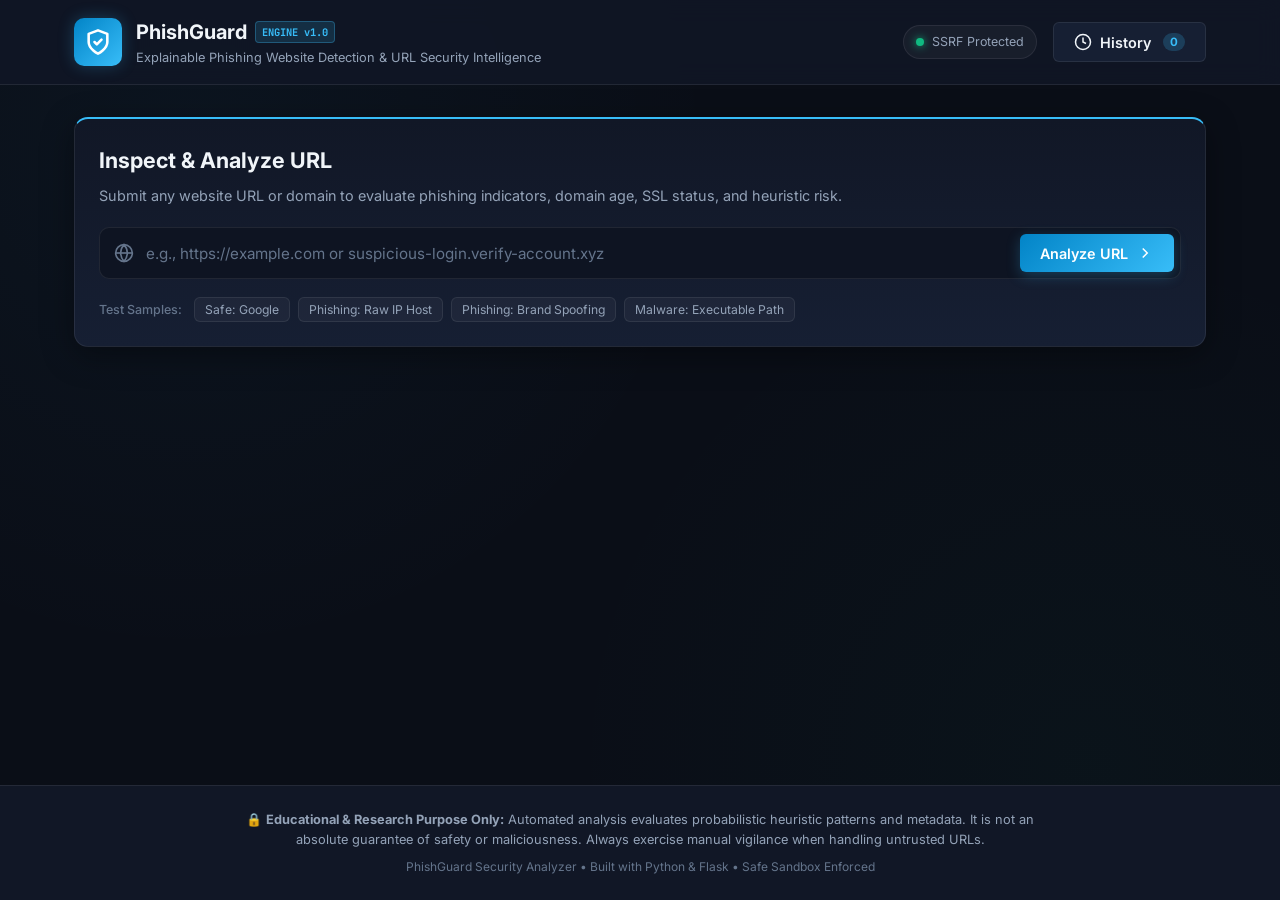
==== templates/index.html @ 63d0254f "Initial commit: Complete Phishing Website Detection System" ====
<!DOCTYPE html>
<html lang="en">
<head>
  <meta charset="UTF-8">
  <meta name="viewport" content="width=device-width, initial-scale=1.0">
  <meta name="description" content="Modern, explainable phishing website detection and URL security inspection tool.">
  <title>PhishGuard | Phishing Website Detection System</title>
  <!-- Google Fonts -->
  <link rel="preconnect" href="https://fonts.googleapis.com">
  <link rel="preconnect" href="https://fonts.gstatic.com" crossorigin>
  <link href="https://fonts.googleapis.com/css2?family=Inter:wght@300;400;500;600;700;800&family=JetBrains+Mono:wght@400;500;600;700&display=swap" rel="stylesheet">
  <!-- Stylesheet -->
  <link rel="stylesheet" href="/static/css/style.css">
</head>
<body>
  <!-- Header -->
  <header class="cyber-header">
    <div class="header-container">
      <div class="brand-group">
        <div class="brand-logo">
          <svg width="28" height="28" viewBox="0 0 24 24" fill="none" stroke="currentColor" stroke-width="2.2" stroke-linecap="round" stroke-linejoin="round">
            <path d="M12 22s8-4 8-10V5l-8-3-8 3v7c0 6 8 10 8 10z"/>
            <path d="m9 12 2 2 4-4"/>
          </svg>
        </div>
        <div>
          <h1 class="brand-title">PhishGuard <span class="badge-tag">ENGINE v1.0</span></h1>
          <p class="brand-subtitle">Explainable Phishing Website Detection & URL Security Intelligence</p>
        </div>
      </div>
      <div class="header-actions">
        <div class="status-indicator">
          <span class="pulse-dot"></span>
          <span class="status-text">SSRF Protected</span>
        </div>
        <button id="btn-toggle-history" class="btn btn-secondary" title="View scan history">
          <svg width="18" height="18" viewBox="0 0 24 24" fill="none" stroke="currentColor" stroke-width="2">
            <circle cx="12" cy="12" r="10"/><polyline points="12 6 12 12 16 14"/>
          </svg>
          History <span id="history-count-badge" class="counter-badge">0</span>
        </button>
      </div>
    </div>
  </header>

  <!-- Main Content Container -->
  <main class="main-container">
    
    <!-- URL Analyzer Input Card -->
    <section class="card analyzer-card">
      <div class="analyzer-header">
        <h2>Inspect & Analyze URL</h2>
        <p>Submit any website URL or domain to evaluate phishing indicators, domain age, SSL status, and heuristic risk.</p>
      </div>

      <form id="analyzer-form" class="analyzer-form">
        <div class="input-wrapper">
          <span class="input-icon">
            <svg width="20" height="20" viewBox="0 0 24 24" fill="none" stroke="currentColor" stroke-width="2">
              <circle cx="12" cy="12" r="10"/><line x1="2" y1="12" x2="22" y2="12"/><path d="M12 2a15.3 15.3 0 0 1 4 10 15.3 15.3 0 0 1-4 10 15.3 15.3 0 0 1-4-10 15.3 15.3 0 0 1 4-10z"/>
            </svg>
          </span>
          <input 
            type="text" 
            id="url-input" 
            name="url" 
            placeholder="e.g., https://example.com or suspicious-login.verify-account.xyz" 
            autocomplete="off"
            spellcheck="false"
            required
          >
          <button type="button" id="btn-clear-input" class="btn-icon-clear" title="Clear input" style="display: none;">
            &times;
          </button>
          <button type="submit" id="btn-analyze" class="btn btn-primary">
            <span class="btn-text">Analyze URL</span>
            <svg class="btn-icon" width="18" height="18" viewBox="0 0 24 24" fill="none" stroke="currentColor" stroke-width="2">
              <polyline points="9 18 15 12 9 6"/>
            </svg>
          </button>
        </div>
      </form>

      <!-- Preset Sample Test Buttons -->
      <div class="preset-section">
        <span class="preset-label">Test Samples:</span>
        <button class="btn-preset" data-url="https://google.com">Safe: Google</button>
        <button class="btn-preset" data-url="http://198.51.100.24/auth/login.php">Phishing: Raw IP Host</button>
        <button class="btn-preset" data-url="http://secure-paypal-login.update-account-verification.xyz/verify">Phishing: Brand Spoofing</button>
        <button class="btn-preset" data-url="http://system-update.cloud/urgent-invoice.exe">Malware: Executable Path</button>
      </div>

      <!-- Live Loading State -->
      <div id="loading-container" class="loading-container" style="display: none;">
        <div class="radar-spinner">
          <div class="radar-sweep"></div>
        </div>
        <div class="loading-details">
          <h4 id="loading-step-title">Inspecting Security Metrics...</h4>
          <p id="loading-step-desc">Resolving DNS records, checking WHOIS domain age, and parsing TLS certificate.</p>
        </div>
      </div>

      <!-- Error State Banner -->
      <div id="error-banner" class="alert-banner alert-error" style="display: none;">
        <div class="alert-icon">
          <svg width="22" height="22" viewBox="0 0 24 24" fill="none" stroke="currentColor" stroke-width="2">
            <circle cx="12" cy="12" r="10"/><line x1="12" y1="8" x2="12" y2="12"/><line x1="12" y1="16" x2="12.01" y2="16"/>
          </svg>
        </div>
        <div class="alert-content">
          <strong id="error-title">Analysis Error</strong>
          <p id="error-message">Invalid URL provided.</p>
        </div>
      </div>
    </section>

    <!-- Analysis Results Section (Shown after scan) -->
    <section id="results-section" class="results-section" style="display: none;">
      
      <!-- Primary Score Overview Card -->
      <div class="card score-hero-card">
        <div class="score-card-grid">
          
          <!-- Gauge & Score Column -->
          <div class="gauge-column">
            <div class="gauge-wrapper">
              <svg class="score-gauge" viewBox="0 0 200 130">
                <!-- Background Arc -->
                <path d="M 20 110 A 80 80 0 0 1 180 110" fill="none" stroke="#2a334a" stroke-width="16" stroke-linecap="round"/>
                <!-- Colored Progress Arc -->
                <path id="gauge-progress" d="M 20 110 A 80 80 0 0 1 180 110" fill="none" stroke="#10b981" stroke-width="16" stroke-linecap="round" stroke-dasharray="251.3" stroke-dashoffset="251.3"/>
              </svg>
              <div class="gauge-center-text">
                <span id="score-number" class="score-number">0</span>
                <span class="score-total">/ 100</span>
              </div>
            </div>
            <div class="risk-badge-wrapper">
              <span id="risk-badge" class="risk-badge badge-safe">LIKELY SAFE</span>
            </div>
          </div>

          <!-- Metadata & Summary Column -->
          <div class="summary-column">
            <div class="meta-tags-row">
              <span class="meta-tag" id="meta-scheme">HTTPS</span>
              <span class="meta-tag" id="meta-domain">example.com</span>
              <span class="meta-tag meta-tag-time" id="meta-time">Just now</span>
            </div>
            <h3 class="target-url-title" id="target-url-display">https://example.com</h3>
            <p class="target-summary-text" id="target-summary-text">
              The submitted website shows standard structural characteristics with no high-risk indicators.
            </p>

            <div class="action-buttons-group">
              <button id="btn-copy-report" class="btn btn-sm btn-outline">
                <svg width="15" height="15" viewBox="0 0 24 24" fill="none" stroke="currentColor" stroke-width="2">
                  <rect x="9" y="9" width="13" height="13" rx="2" ry="2"/><path d="M5 15H4a2 2 0 0 1-2-2V4a2 2 0 0 1 2-2h9a2 2 0 0 1 2 2v1"/>
                </svg>
                Copy Assessment
              </button>
              <button id="btn-export-json" class="btn btn-sm btn-outline">
                <svg width="15" height="15" viewBox="0 0 24 24" fill="none" stroke="currentColor" stroke-width="2">
                  <path d="M21 15v4a2 2 0 0 1-2 2H5a2 2 0 0 1-2-2v-4"/><polyline points="7 10 12 15 17 10"/><line x1="12" y1="15" x2="12" y2="3"/>
                </svg>
                Export JSON
              </button>
            </div>
          </div>
        </div>
      </div>

      <!-- Actionable Guidance Box -->
      <div id="guidance-card" class="card guidance-card">
        <div class="guidance-header">
          <div class="guidance-icon">
            <svg width="22" height="22" viewBox="0 0 24 24" fill="none" stroke="currentColor" stroke-width="2">
              <path d="M12 22s8-4 8-10V5l-8-3-8 3v7c0 6 8 10 8 10z"/>
            </svg>
          </div>
          <h4>Actionable Recommendations & Safety Advice</h4>
        </div>
        <ul id="recommendations-list" class="guidance-list">
          <!-- Populated dynamically -->
        </ul>
      </div>

      <!-- Explainable Security Indicators -->
      <div class="card indicators-card">
        <div class="card-title-row">
          <h3>
            Security Indicators & Risk Contribution
            <span id="indicator-counter" class="pill-counter">0 Detected</span>
          </h3>
          <span class="scoring-note">Transparent 0–100 Rule Breakdown</span>
        </div>

        <div id="indicators-list" class="indicators-list">
          <!-- Populated dynamically -->
        </div>

        <!-- Positive Trust Factors Section -->
        <div id="positive-factors-wrapper" class="positive-factors-wrapper" style="display: none;">
          <h4 class="positive-title">Positive Trust Signals:</h4>
          <div id="positive-factors-list" class="positive-factors-list">
            <!-- Populated dynamically -->
          </div>
        </div>
      </div>

      <!-- Detailed Deep-Dive Tabs -->
      <div class="card tabs-card">
        <div class="tabs-header">
          <button class="tab-btn active" data-tab="tab-url">
            <svg width="16" height="16" viewBox="0 0 24 24" fill="none" stroke="currentColor" stroke-width="2">
              <circle cx="12" cy="12" r="10"/><path d="M12 2a15.3 15.3 0 0 1 4 10 15.3 15.3 0 0 1-4 10 15.3 15.3 0 0 1-4-10 15.3 15.3 0 0 1 4-10z"/>
            </svg>
            URL Characteristics
          </button>
          <button class="tab-btn" data-tab="tab-domain">
            <svg width="16" height="16" viewBox="0 0 24 24" fill="none" stroke="currentColor" stroke-width="2">
              <rect x="3" y="4" width="18" height="18" rx="2" ry="2"/><line x1="16" y1="2" x2="16" y2="6"/><line x1="8" y1="2" x2="8" y2="6"/><line x1="3" y1="10" x2="21" y2="10"/>
            </svg>
            Domain & WHOIS
          </button>
          <button class="tab-btn" data-tab="tab-ssl">
            <svg width="16" height="16" viewBox="0 0 24 24" fill="none" stroke="currentColor" stroke-width="2">
              <rect x="3" y="11" width="18" height="11" rx="2" ry="2"/><path d="M7 11V7a5 5 0 0 1 10 0v4"/>
            </svg>
            SSL / TLS Certificate
          </button>
          <button class="tab-btn" data-tab="tab-dns">
            <svg width="16" height="16" viewBox="0 0 24 24" fill="none" stroke="currentColor" stroke-width="2">
              <rect x="2" y="2" width="20" height="8" rx="2" ry="2"/><rect x="2" y="14" width="20" height="8" rx="2" ry="2"/><line x1="6" y1="6" x2="6.01" y2="6"/><line x1="6" y1="18" x2="6.01" y2="18"/>
            </svg>
            DNS & Network
          </button>
        </div>

        <div class="tabs-body">
          <!-- Tab 1: URL Structure -->
          <div id="tab-url" class="tab-pane active">
            <div class="data-grid" id="url-metrics-grid">
              <!-- Populated dynamically -->
            </div>
          </div>

          <!-- Tab 2: Domain / WHOIS -->
          <div id="tab-domain" class="tab-pane">
            <div class="data-grid" id="domain-metrics-grid">
              <!-- Populated dynamically -->
            </div>
          </div>

          <!-- Tab 3: SSL / TLS -->
          <div id="tab-ssl" class="tab-pane">
            <div class="ssl-notice-box">
              <div class="notice-icon">💡</div>
              <div class="notice-text">
                <strong>Important Security Note:</strong> HTTPS ensures encrypted transit against eavesdropping, but does <em>NOT</em> prove a website is legitimate. Over 60% of modern phishing websites utilize valid, free SSL certificates.
              </div>
            </div>
            <div class="data-grid" id="ssl-metrics-grid">
              <!-- Populated dynamically -->
            </div>
          </div>

          <!-- Tab 4: DNS -->
          <div id="tab-dns" class="tab-pane">
            <div class="data-grid" id="dns-metrics-grid">
              <!-- Populated dynamically -->
            </div>
          </div>
        </div>
      </div>

    </section>

  </main>

  <!-- Scan History Drawer / Modal -->
  <div id="history-drawer" class="history-drawer">
    <div class="drawer-backdrop" id="history-backdrop"></div>
    <div class="drawer-panel">
      <div class="drawer-header">
        <div class="drawer-title-group">
          <h3>Analysis History</h3>
          <span class="drawer-subtitle">Locally stored recent URL scans</span>
        </div>
        <div class="drawer-actions">
          <button id="btn-clear-history" class="btn btn-sm btn-danger-outline" title="Clear all history">Clear</button>
          <button id="btn-close-drawer" class="btn-icon-close" title="Close drawer">&times;</button>
        </div>
      </div>
      <div class="drawer-content">
        <div id="history-list" class="history-list">
          <!-- Populated dynamically -->
        </div>
        <div id="history-empty" class="history-empty" style="display: none;">
          <svg width="40" height="40" viewBox="0 0 24 24" fill="none" stroke="currentColor" stroke-width="1.5">
            <circle cx="12" cy="12" r="10"/><polyline points="12 6 12 12 16 14"/>
          </svg>
          <p>No scans recorded yet.</p>
          <span>Submitted analyses will appear here.</span>
        </div>
      </div>
    </div>
  </div>

  <!-- Educational Disclaimer Footer -->
  <footer class="cyber-footer">
    <div class="footer-container">
      <p class="disclaimer-text">
        🔒 <strong>Educational & Research Purpose Only:</strong> Automated analysis evaluates probabilistic heuristic patterns and metadata. It is not an absolute guarantee of safety or maliciousness. Always exercise manual vigilance when handling untrusted URLs.
      </p>
      <p class="copyright-text">
        PhishGuard Security Analyzer • Built with Python & Flask • Safe Sandbox Enforced
      </p>
    </div>
  </footer>

  <!-- Scripts -->
  <script src="/static/js/app.js"></script>
</body>
</html>
---- static/css/style.css ----
/* ==========================================================================
   PhishGuard Cybersecurity Dashboard - Stylesheet
   Modern, Dark Cyber-Theme with Glassmorphism, Polished Typography & Animations
   ========================================================================== */

:root {
  --bg-main: #0a0e17;
  --bg-card: #111726;
  --bg-card-alt: #161f33;
  --bg-card-hover: #1c2740;
  --bg-input: #0e1422;
  
  --border-color: rgba(255, 255, 255, 0.08);
  --border-focus: #38bdf8;
  
  --text-primary: #f1f5f9;
  --text-secondary: #94a3b8;
  --text-muted: #64748b;
  
  --accent-cyan: #38bdf8;
  --accent-cyan-glow: rgba(56, 189, 248, 0.25);
  
  --safe-color: #10b981;
  --safe-bg: rgba(16, 185, 129, 0.12);
  --safe-border: rgba(16, 185, 129, 0.35);
  
  --suspicious-color: #f59e0b;
  --suspicious-bg: rgba(245, 158, 11, 0.12);
  --suspicious-border: rgba(245, 158, 11, 0.35);
  
  --high-color: #f97316;
  --high-bg: rgba(249, 115, 22, 0.12);
  --high-border: rgba(249, 115, 22, 0.35);
  
  --critical-color: #ef4444;
  --critical-bg: rgba(239, 68, 68, 0.14);
  --critical-border: rgba(239, 68, 68, 0.4);
  
  --radius-sm: 6px;
  --radius-md: 10px;
  --radius-lg: 14px;
  --radius-xl: 20px;
  
  --font-sans: 'Inter', -apple-system, BlinkMacSystemFont, 'Segoe UI', Roboto, sans-serif;
  --font-mono: 'JetBrains Mono', monospace;
  
  --shadow-card: 0 8px 32px 0 rgba(0, 0, 0, 0.37);
}

/* Reset and Base Styles */
* {
  box-sizing: border-box;
  margin: 0;
  padding: 0;
}

body {
  font-family: var(--font-sans);
  background-color: var(--bg-main);
  color: var(--text-primary);
  line-height: 1.6;
  min-height: 100vh;
  display: flex;
  flex-direction: column;
  background-image: 
    radial-gradient(circle at 15% 15%, rgba(56, 189, 248, 0.04) 0%, transparent 40%),
    radial-gradient(circle at 85% 85%, rgba(16, 185, 129, 0.03) 0%, transparent 40%);
}

/* Header */
.cyber-header {
  background: rgba(17, 23, 38, 0.85);
  backdrop-filter: blur(12px);
  -webkit-backdrop-filter: blur(12px);
  border-bottom: 1px solid var(--border-color);
  position: sticky;
  top: 0;
  z-index: 100;
  padding: 16px 0;
}

.header-container {
  max-width: 1180px;
  margin: 0 auto;
  padding: 0 24px;
  display: flex;
  align-items: center;
  justify-content: space-between;
}

.brand-group {
  display: flex;
  align-items: center;
  gap: 14px;
}

.brand-logo {
  background: linear-gradient(135deg, #0284c7, #38bdf8);
  color: #ffffff;
  padding: 10px;
  border-radius: var(--radius-md);
  display: flex;
  align-items: center;
  justify-content: center;
  box-shadow: 0 0 16px var(--accent-cyan-glow);
}

.brand-title {
  font-size: 1.25rem;
  font-weight: 700;
  color: var(--text-primary);
  display: flex;
  align-items: center;
  gap: 8px;
}

.badge-tag {
  font-size: 0.65rem;
  background: rgba(56, 189, 248, 0.15);
  color: var(--accent-cyan);
  border: 1px solid rgba(56, 189, 248, 0.3);
  padding: 2px 6px;
  border-radius: 4px;
  font-family: var(--font-mono);
}

.brand-subtitle {
  font-size: 0.8rem;
  color: var(--text-secondary);
}

.header-actions {
  display: flex;
  align-items: center;
  gap: 16px;
}

.status-indicator {
  display: flex;
  align-items: center;
  gap: 8px;
  font-size: 0.78rem;
  color: var(--text-secondary);
  background: rgba(255, 255, 255, 0.04);
  padding: 6px 12px;
  border-radius: 20px;
  border: 1px solid var(--border-color);
}

.pulse-dot {
  width: 8px;
  height: 8px;
  border-radius: 50%;
  background: var(--safe-color);
  box-shadow: 0 0 8px var(--safe-color);
  animation: pulse-glow 2s infinite;
}

@keyframes pulse-glow {
  0%, 100% { opacity: 1; transform: scale(1); }
  50% { opacity: 0.4; transform: scale(0.85); }
}

/* Main Container */
.main-container {
  max-width: 1180px;
  width: 100%;
  margin: 32px auto;
  padding: 0 24px;
  flex: 1;
}

/* Common Card Styling */
.card {
  background: var(--bg-card);
  border: 1px solid var(--border-color);
  border-radius: var(--radius-lg);
  padding: 24px;
  margin-bottom: 24px;
  box-shadow: var(--shadow-card);
}

/* Analyzer Input Card */
.analyzer-card {
  background: linear-gradient(180deg, var(--bg-card) 0%, var(--bg-card-alt) 100%);
  border-top: 2px solid var(--accent-cyan);
}

.analyzer-header h2 {
  font-size: 1.35rem;
  font-weight: 700;
  margin-bottom: 6px;
}

.analyzer-header p {
  color: var(--text-secondary);
  font-size: 0.9rem;
  margin-bottom: 20px;
}

.analyzer-form {
  margin-bottom: 18px;
}

.input-wrapper {
  display: flex;
  align-items: center;
  background: var(--bg-input);
  border: 1px solid var(--border-color);
  border-radius: var(--radius-md);
  padding: 6px 6px 6px 14px;
  transition: all 0.2s ease;
}

.input-wrapper:focus-within {
  border-color: var(--border-focus);
  box-shadow: 0 0 0 3px var(--accent-cyan-glow);
}

.input-icon {
  color: var(--text-muted);
  display: flex;
  align-items: center;
  margin-right: 12px;
}

.input-wrapper input {
  flex: 1;
  background: transparent;
  border: none;
  color: var(--text-primary);
  font-family: var(--font-mono);
  font-size: 0.95rem;
  outline: none;
}

.input-wrapper input::placeholder {
  color: var(--text-muted);
  font-family: var(--font-sans);
}

.btn-icon-clear {
  background: none;
  border: none;
  color: var(--text-muted);
  font-size: 1.2rem;
  cursor: pointer;
  padding: 0 10px;
}

.btn-icon-clear:hover {
  color: var(--text-primary);
}

/* Buttons */
.btn {
  display: inline-flex;
  align-items: center;
  justify-content: center;
  gap: 8px;
  font-family: var(--font-sans);
  font-size: 0.9rem;
  font-weight: 600;
  padding: 10px 20px;
  border-radius: var(--radius-sm);
  cursor: pointer;
  transition: all 0.2s ease;
  border: none;
  text-decoration: none;
}

.btn-primary {
  background: linear-gradient(135deg, #0284c7, #38bdf8);
  color: #ffffff;
  box-shadow: 0 4px 14px var(--accent-cyan-glow);
}

.btn-primary:hover {
  background: linear-gradient(135deg, #0369a1, #0ea5e9);
  transform: translateY(-1px);
}

.btn-secondary {
  background: var(--bg-card-alt);
  color: var(--text-primary);
  border: 1px solid var(--border-color);
}

.btn-secondary:hover {
  background: var(--bg-card-hover);
  border-color: rgba(255, 255, 255, 0.15);
}

.btn-outline {
  background: transparent;
  color: var(--text-secondary);
  border: 1px solid var(--border-color);
}

.btn-outline:hover {
  color: var(--text-primary);
  background: var(--bg-card-alt);
  border-color: var(--text-muted);
}

.btn-danger-outline {
  background: transparent;
  color: #f87171;
  border: 1px solid rgba(239, 68, 68, 0.3);
}

.btn-danger-outline:hover {
  background: var(--critical-bg);
  border-color: var(--critical-color);
}

.btn-sm {
  padding: 6px 12px;
  font-size: 0.8rem;
}

.counter-badge {
  background: rgba(56, 189, 248, 0.2);
  color: var(--accent-cyan);
  font-size: 0.72rem;
  font-weight: 700;
  padding: 2px 7px;
  border-radius: 10px;
  margin-left: 4px;
}

/* Presets */
.preset-section {
  display: flex;
  align-items: center;
  flex-wrap: wrap;
  gap: 8px;
}

.preset-label {
  font-size: 0.78rem;
  color: var(--text-muted);
  font-weight: 500;
  margin-right: 4px;
}

.btn-preset {
  background: rgba(255, 255, 255, 0.04);
  border: 1px solid var(--border-color);
  color: var(--text-secondary);
  font-size: 0.76rem;
  padding: 4px 10px;
  border-radius: var(--radius-sm);
  cursor: pointer;
  transition: all 0.15s ease;
  font-family: var(--font-sans);
}

.btn-preset:hover {
  background: var(--bg-card-hover);
  color: var(--accent-cyan);
  border-color: rgba(56, 189, 248, 0.3);
}

/* Loading Radar State */
.loading-container {
  display: flex;
  align-items: center;
  gap: 20px;
  padding: 24px;
  background: var(--bg-input);
  border-radius: var(--radius-md);
  border: 1px solid rgba(56, 189, 248, 0.2);
  margin-top: 16px;
}

.radar-spinner {
  width: 48px;
  height: 48px;
  border-radius: 50%;
  border: 2px solid rgba(56, 189, 248, 0.3);
  position: relative;
  overflow: hidden;
  flex-shrink: 0;
}

.radar-sweep {
  width: 100%;
  height: 100%;
  border-radius: 50%;
  background: conic-gradient(from 0deg, rgba(56, 189, 248, 0.5) 0deg, transparent 90deg);
  animation: radar-rotate 1.4s linear infinite;
}

@keyframes radar-rotate {
  from { transform: rotate(0deg); }
  to { transform: rotate(360deg); }
}

.loading-details h4 {
  font-size: 0.95rem;
  color: var(--accent-cyan);
  margin-bottom: 4px;
}

.loading-details p {
  font-size: 0.8rem;
  color: var(--text-secondary);
}

/* Alert Banner */
.alert-banner {
  display: flex;
  align-items: flex-start;
  gap: 14px;
  padding: 16px;
  border-radius: var(--radius-md);
  margin-top: 16px;
}

.alert-error {
  background: var(--critical-bg);
  border: 1px solid var(--critical-border);
  color: #fca5a5;
}

.alert-error .alert-icon {
  color: var(--critical-color);
  flex-shrink: 0;
}

.alert-content strong {
  display: block;
  font-size: 0.9rem;
  margin-bottom: 2px;
  color: #ffffff;
}

.alert-content p {
  font-size: 0.84rem;
  line-height: 1.4;
}

/* Score Hero Card */
.score-hero-card {
  padding: 30px;
}

.score-card-grid {
  display: grid;
  grid-template-columns: 240px 1fr;
  gap: 36px;
  align-items: center;
}

@media (max-width: 768px) {
  .score-card-grid {
    grid-template-columns: 1fr;
    text-align: center;
    gap: 20px;
  }
}

.gauge-column {
  display: flex;
  flex-direction: column;
  align-items: center;
  justify-content: center;
}

.gauge-wrapper {
  position: relative;
  width: 190px;
  height: 125px;
}

.score-gauge {
  width: 100%;
  height: 100%;
}

.gauge-center-text {
  position: absolute;
  bottom: 8px;
  left: 50%;
  transform: translateX(-50%);
  display: flex;
  align-items: baseline;
  gap: 4px;
}

.score-number {
  font-size: 2.6rem;
  font-weight: 800;
  font-family: var(--font-mono);
  color: var(--text-primary);
  line-height: 1;
}

.score-total {
  font-size: 0.95rem;
  color: var(--text-muted);
  font-family: var(--font-mono);
}

.risk-badge-wrapper {
  margin-top: 10px;
}

.risk-badge {
  display: inline-block;
  font-size: 0.82rem;
  font-weight: 800;
  letter-spacing: 0.08em;
  padding: 6px 16px;
  border-radius: 20px;
  text-transform: uppercase;
}

.badge-safe {
  background: var(--safe-bg);
  color: var(--safe-color);
  border: 1px solid var(--safe-border);
}

.badge-suspicious {
  background: var(--suspicious-bg);
  color: var(--suspicious-color);
  border: 1px solid var(--suspicious-border);
}

.badge-high {
  background: var(--high-bg);
  color: var(--high-color);
  border: 1px solid var(--high-border);
}

.badge-critical {
  background: var(--critical-bg);
  color: var(--critical-color);
  border: 1px solid var(--critical-border);
}

.summary-column {
  display: flex;
  flex-direction: column;
  gap: 12px;
}

.meta-tags-row {
  display: flex;
  flex-wrap: wrap;
  gap: 8px;
}

.meta-tag {
  font-size: 0.74rem;
  font-family: var(--font-mono);
  background: rgba(255, 255, 255, 0.06);
  padding: 4px 10px;
  border-radius: var(--radius-sm);
  border: 1px solid var(--border-color);
  color: var(--text-secondary);
}

.meta-tag-time {
  color: var(--text-muted);
}

.target-url-title {
  font-family: var(--font-mono);
  font-size: 1.15rem;
  word-break: break-all;
  color: var(--text-primary);
}

.target-summary-text {
  font-size: 0.92rem;
  color: var(--text-secondary);
  line-height: 1.5;
}

.action-buttons-group {
  display: flex;
  gap: 10px;
  margin-top: 4px;
}

/* Actionable Guidance Box */
.guidance-card {
  border-left: 4px solid var(--accent-cyan);
}

.guidance-header {
  display: flex;
  align-items: center;
  gap: 12px;
  margin-bottom: 14px;
}

.guidance-icon {
  color: var(--accent-cyan);
  display: flex;
}

.guidance-header h4 {
  font-size: 1.05rem;
  font-weight: 600;
}

.guidance-list {
  list-style: none;
  display: flex;
  flex-direction: column;
  gap: 10px;
}

.guidance-list li {
  font-size: 0.88rem;
  color: var(--text-secondary);
  line-height: 1.5;
  padding-left: 4px;
}

/* Explainable Indicators Card */
.indicators-card .card-title-row {
  display: flex;
  align-items: center;
  justify-content: space-between;
  margin-bottom: 20px;
  flex-wrap: wrap;
  gap: 10px;
}

.indicators-card h3 {
  font-size: 1.15rem;
  font-weight: 700;
  display: flex;
  align-items: center;
  gap: 10px;
}

.pill-counter {
  font-size: 0.75rem;
  background: var(--bg-card-alt);
  color: var(--text-secondary);
  padding: 3px 9px;
  border-radius: 12px;
  border: 1px solid var(--border-color);
  font-family: var(--font-mono);
}

.scoring-note {
  font-size: 0.78rem;
  color: var(--text-muted);
  font-family: var(--font-mono);
}

.indicators-list {
  display: flex;
  flex-direction: column;
  gap: 12px;
}

.indicator-item {
  background: var(--bg-card-alt);
  border: 1px solid var(--border-color);
  border-radius: var(--radius-md);
  padding: 16px;
  transition: all 0.15s ease;
}

.indicator-item:hover {
  border-color: rgba(255, 255, 255, 0.15);
  background: var(--bg-card-hover);
}

.indicator-item-header {
  display: flex;
  align-items: center;
  justify-content: space-between;
  margin-bottom: 8px;
  flex-wrap: wrap;
  gap: 8px;
}

.indicator-item-left {
  display: flex;
  align-items: center;
  gap: 10px;
}

.indicator-score-delta {
  font-family: var(--font-mono);
  font-size: 0.85rem;
  font-weight: 700;
  padding: 3px 8px;
  border-radius: var(--radius-sm);
}

.delta-critical { background: var(--critical-bg); color: var(--critical-color); border: 1px solid var(--critical-border); }
.delta-high { background: var(--high-bg); color: var(--high-color); border: 1px solid var(--high-border); }
.delta-medium { background: var(--suspicious-bg); color: var(--suspicious-color); border: 1px solid var(--suspicious-border); }
.delta-low { background: rgba(255, 255, 255, 0.06); color: var(--text-secondary); border: 1px solid var(--border-color); }

.indicator-name {
  font-weight: 600;
  font-size: 0.95rem;
}

.indicator-category {
  font-size: 0.72rem;
  color: var(--text-muted);
  text-transform: uppercase;
  letter-spacing: 0.05em;
  background: rgba(255, 255, 255, 0.04);
  padding: 2px 6px;
  border-radius: 4px;
}

.indicator-explanation {
  font-size: 0.84rem;
  color: var(--text-secondary);
  margin-bottom: 6px;
  line-height: 1.4;
}

.indicator-evidence {
  font-family: var(--font-mono);
  font-size: 0.78rem;
  color: var(--accent-cyan);
  background: rgba(56, 189, 248, 0.06);
  padding: 4px 8px;
  border-radius: 4px;
  display: inline-block;
}

/* Positive Factors List */
.positive-factors-wrapper {
  margin-top: 20px;
  padding-top: 16px;
  border-top: 1px solid var(--border-color);
}

.positive-title {
  font-size: 0.9rem;
  color: var(--safe-color);
  margin-bottom: 10px;
}

.positive-factors-list {
  display: flex;
  flex-direction: column;
  gap: 8px;
}

.positive-factor-item {
  background: var(--safe-bg);
  border: 1px solid var(--safe-border);
  padding: 10px 14px;
  border-radius: var(--radius-sm);
  font-size: 0.84rem;
  color: #a7f3d0;
}

.positive-factor-item strong {
  color: #ffffff;
  margin-right: 6px;
}

/* Detailed Tabs Card */
.tabs-card {
  padding: 0;
  overflow: hidden;
}

.tabs-header {
  display: flex;
  background: var(--bg-card-alt);
  border-bottom: 1px solid var(--border-color);
  overflow-x: auto;
}

.tab-btn {
  background: transparent;
  border: none;
  color: var(--text-secondary);
  font-family: var(--font-sans);
  font-size: 0.86rem;
  font-weight: 500;
  padding: 14px 20px;
  cursor: pointer;
  display: flex;
  align-items: center;
  gap: 8px;
  border-bottom: 2px solid transparent;
  transition: all 0.2s ease;
  white-space: nowrap;
}

.tab-btn:hover {
  color: var(--text-primary);
  background: rgba(255, 255, 255, 0.02);
}

.tab-btn.active {
  color: var(--accent-cyan);
  border-bottom-color: var(--accent-cyan);
  background: rgba(56, 189, 248, 0.05);
}

.tabs-body {
  padding: 24px;
}

.tab-pane {
  display: none;
}

.tab-pane.active {
  display: block;
}

/* Data Grid for Tab Deep Dives */
.data-grid {
  display: grid;
  grid-template-columns: repeat(auto-fill, minmax(260px, 1fr));
  gap: 16px;
}

.data-cell {
  background: var(--bg-card-alt);
  border: 1px solid var(--border-color);
  border-radius: var(--radius-md);
  padding: 14px;
}

.data-label {
  font-size: 0.75rem;
  color: var(--text-muted);
  text-transform: uppercase;
  letter-spacing: 0.05em;
  margin-bottom: 4px;
}

.data-value {
  font-family: var(--font-mono);
  font-size: 0.9rem;
  color: var(--text-primary);
  word-break: break-all;
}

.data-value-highlight {
  color: var(--accent-cyan);
  font-weight: 600;
}

/* SSL Notice Box */
.ssl-notice-box {
  display: flex;
  align-items: flex-start;
  gap: 12px;
  background: rgba(56, 189, 248, 0.08);
  border: 1px solid rgba(56, 189, 248, 0.25);
  border-radius: var(--radius-md);
  padding: 14px;
  margin-bottom: 20px;
  font-size: 0.85rem;
  color: #bae6fd;
}

.notice-icon {
  font-size: 1.1rem;
}

/* History Drawer */
.history-drawer {
  position: fixed;
  top: 0;
  left: 0;
  width: 100%;
  height: 100%;
  z-index: 200;
  display: none;
}

.history-drawer.open {
  display: block;
}

.drawer-backdrop {
  position: absolute;
  top: 0;
  left: 0;
  width: 100%;
  height: 100%;
  background: rgba(0, 0, 0, 0.65);
  backdrop-filter: blur(4px);
}

.drawer-panel {
  position: absolute;
  top: 0;
  right: 0;
  width: 440px;
  max-width: 90%;
  height: 100%;
  background: var(--bg-card);
  border-left: 1px solid var(--border-color);
  display: flex;
  flex-direction: column;
  box-shadow: -8px 0 32px rgba(0, 0, 0, 0.5);
  animation: slide-drawer 0.25s ease-out;
}

@keyframes slide-drawer {
  from { transform: translateX(100%); }
  to { transform: translateX(0); }
}

.drawer-header {
  padding: 20px;
  border-bottom: 1px solid var(--border-color);
  display: flex;
  align-items: center;
  justify-content: space-between;
}

.drawer-title-group h3 {
  font-size: 1.15rem;
  font-weight: 700;
}

.drawer-subtitle {
  font-size: 0.78rem;
  color: var(--text-muted);
}

.drawer-actions {
  display: flex;
  align-items: center;
  gap: 10px;
}

.btn-icon-close {
  background: none;
  border: none;
  color: var(--text-muted);
  font-size: 1.6rem;
  cursor: pointer;
  line-height: 1;
}

.btn-icon-close:hover {
  color: var(--text-primary);
}

.drawer-content {
  flex: 1;
  overflow-y: auto;
  padding: 20px;
}

.history-list {
  display: flex;
  flex-direction: column;
  gap: 12px;
}

.history-item {
  background: var(--bg-card-alt);
  border: 1px solid var(--border-color);
  border-radius: var(--radius-md);
  padding: 14px;
  cursor: pointer;
  transition: all 0.15s ease;
}

.history-item:hover {
  background: var(--bg-card-hover);
  border-color: rgba(56, 189, 248, 0.4);
}

.history-item-top {
  display: flex;
  align-items: center;
  justify-content: space-between;
  margin-bottom: 6px;
}

.history-score-tag {
  font-family: var(--font-mono);
  font-weight: 700;
  font-size: 0.8rem;
  padding: 2px 8px;
  border-radius: 4px;
}

.history-time {
  font-size: 0.72rem;
  color: var(--text-muted);
}

.history-url {
  font-family: var(--font-mono);
  font-size: 0.82rem;
  color: var(--text-primary);
  word-break: break-all;
  margin-bottom: 4px;
}

.history-indicator-snippet {
  font-size: 0.76rem;
  color: var(--text-secondary);
}

.history-empty {
  text-align: center;
  padding: 60px 20px;
  color: var(--text-muted);
}

.history-empty svg {
  margin-bottom: 12px;
  stroke: var(--text-muted);
}

.history-empty p {
  font-size: 0.95rem;
  color: var(--text-secondary);
  font-weight: 600;
}

.history-empty span {
  font-size: 0.8rem;
}

/* Footer */
.cyber-footer {
  background: var(--bg-card);
  border-top: 1px solid var(--border-color);
  padding: 24px 0;
  margin-top: auto;
}

.footer-container {
  max-width: 1180px;
  margin: 0 auto;
  padding: 0 24px;
  text-align: center;
}

.disclaimer-text {
  font-size: 0.8rem;
  color: var(--text-secondary);
  max-width: 800px;
  margin: 0 auto 8px auto;
  line-height: 1.5;
}

.copyright-text {
  font-size: 0.75rem;
  color: var(--text-muted);
}
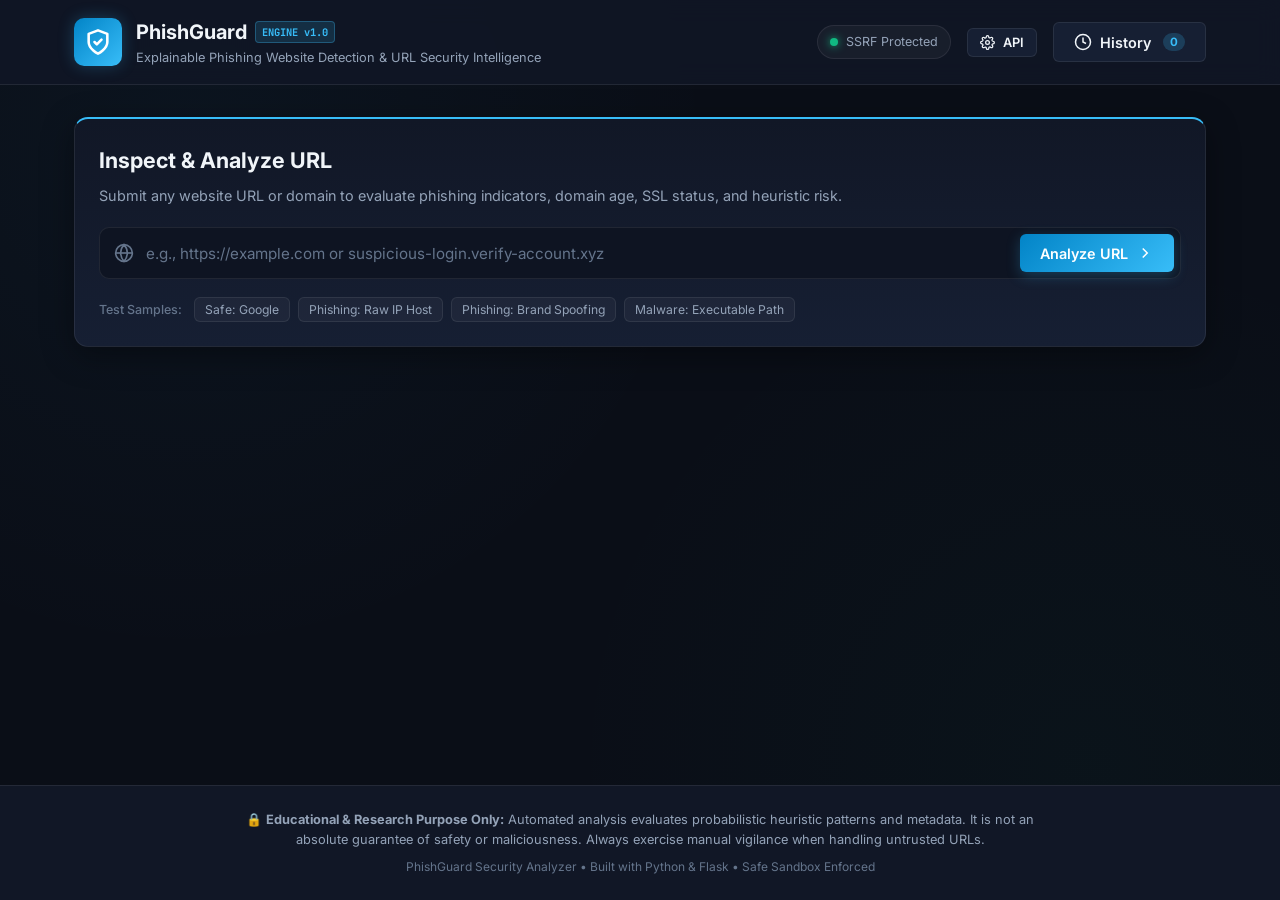
==== commit 1d1e3823: "Configure Frontend for Netlify and Backend for Render with CORS and Procfile" ====
--- a/templates/index.html
+++ b/templates/index.html
@@ -9,7 +9,8 @@
   <link rel="preconnect" href="https://fonts.googleapis.com">
   <link rel="preconnect" href="https://fonts.gstatic.com" crossorigin>
   <link href="https://fonts.googleapis.com/css2?family=Inter:wght@300;400;500;600;700;800&family=JetBrains+Mono:wght@400;500;600;700&display=swap" rel="stylesheet">
-  <!-- Stylesheet -->
+  <!-- Stylesheets -->
+  <link rel="stylesheet" href="/css/style.css">
   <link rel="stylesheet" href="/static/css/style.css">
 </head>
 <body>
@@ -29,10 +30,16 @@
         </div>
       </div>
       <div class="header-actions">
-        <div class="status-indicator">
+        <div class="status-indicator" id="backend-status-pill" title="Backend connection status">
           <span class="pulse-dot"></span>
-          <span class="status-text">SSRF Protected</span>
-        </div>
+          <span class="status-text" id="status-text-display">SSRF Protected</span>
+        </div>
+        <button id="btn-toggle-settings" class="btn btn-secondary btn-sm" title="Configure Backend API URL">
+          <svg width="15" height="15" viewBox="0 0 24 24" fill="none" stroke="currentColor" stroke-width="2">
+            <circle cx="12" cy="12" r="3"/><path d="M19.4 15a1.65 1.65 0 0 0 .33 1.82l.06.06a2 2 0 0 1 0 2.83 2 2 0 0 1-2.83 0l-.06-.06a1.65 1.65 0 0 0-1.82-.33 1.65 1.65 0 0 0-1 1.51V21a2 2 0 0 1-2 2 2 2 0 0 1-2-2v-.09A1.65 1.65 0 0 0 9 19.4a1.65 1.65 0 0 0-1.82.33l-.06.06a2 2 0 0 1-2.83 0 2 2 0 0 1 0-2.83l.06-.06a1.65 1.65 0 0 0 .33-1.82 1.65 1.65 0 0 0-1.51-1H3a2 2 0 0 1-2-2 2 2 0 0 1 2-2h.09A1.65 1.65 0 0 0 4.6 9a1.65 1.65 0 0 0-.33-1.82l-.06-.06a2 2 0 0 1 0-2.83 2 2 0 0 1 2.83 0l.06.06a1.65 1.65 0 0 0 1.82.33H9a1.65 1.65 0 0 0 1-1.51V3a2 2 0 0 1 2-2 2 2 0 0 1 2 2v.09a1.65 1.65 0 0 0 1 1.51 1.65 1.65 0 0 0 1.82-.33l.06-.06a2 2 0 0 1 2.83 0 2 2 0 0 1 0 2.83l-.06.06a1.65 1.65 0 0 0-.33 1.82V9a1.65 1.65 0 0 0 1.51 1H21a2 2 0 0 1 2 2 2 2 0 0 1-2 2h-.09a1.65 1.65 0 0 0-1.51 1z"/>
+          </svg>
+          API
+        </button>
         <button id="btn-toggle-history" class="btn btn-secondary" title="View scan history">
           <svg width="18" height="18" viewBox="0 0 24 24" fill="none" stroke="currentColor" stroke-width="2">
             <circle cx="12" cy="12" r="10"/><polyline points="12 6 12 12 16 14"/>
@@ -308,6 +315,40 @@
     </div>
   </div>
 
+  <!-- API Settings Modal -->
+  <div id="settings-modal" class="history-drawer">
+    <div class="drawer-backdrop" id="settings-backdrop"></div>
+    <div class="drawer-panel" style="width: 480px;">
+      <div class="drawer-header">
+        <div class="drawer-title-group">
+          <h3>Backend API Configuration</h3>
+          <span class="drawer-subtitle">Configure backend server URL for Netlify or custom deployment</span>
+        </div>
+        <button id="btn-close-settings" class="btn-icon-close" title="Close settings">&times;</button>
+      </div>
+      <div class="drawer-content" style="padding: 24px;">
+        <p style="font-size: 0.86rem; color: var(--text-secondary); margin-bottom: 16px;">
+          By default, PhishGuard connects to the relative <code style="color: var(--accent-cyan);">/api</code> endpoint (served by Flask, Netlify Functions, or Netlify proxy rules).
+        </p>
+        <div style="margin-bottom: 16px;">
+          <label style="display: block; font-size: 0.78rem; color: var(--text-muted); text-transform: uppercase; margin-bottom: 6px;">Backend API URL (Optional)</label>
+          <input 
+            type="text" 
+            id="custom-backend-input" 
+            placeholder="e.g. https://your-phishguard-backend.onrender.com" 
+            style="width: 100%; background: var(--bg-input); border: 1px solid var(--border-color); color: var(--text-primary); padding: 10px 14px; border-radius: var(--radius-sm); font-family: var(--font-mono); font-size: 0.85rem;"
+          >
+          <span style="font-size: 0.75rem; color: var(--text-muted); display: block; margin-top: 4px;">Leave empty to use automatic relative routing.</span>
+        </div>
+        <div style="display: flex; gap: 10px;">
+          <button id="btn-save-settings" class="btn btn-primary btn-sm">Save & Test Connection</button>
+          <button id="btn-reset-settings" class="btn btn-outline btn-sm">Reset to Default</button>
+        </div>
+        <div id="settings-status-msg" style="margin-top: 14px; font-size: 0.84rem; display: none;"></div>
+      </div>
+    </div>
+  </div>
+
   <!-- Educational Disclaimer Footer -->
   <footer class="cyber-footer">
     <div class="footer-container">
@@ -321,6 +362,9 @@
   </footer>
 
   <!-- Scripts -->
+  <script src="/js/config.js"></script>
+  <script src="/static/js/config.js"></script>
+  <script src="/js/app.js"></script>
   <script src="/static/js/app.js"></script>
 </body>
 </html>
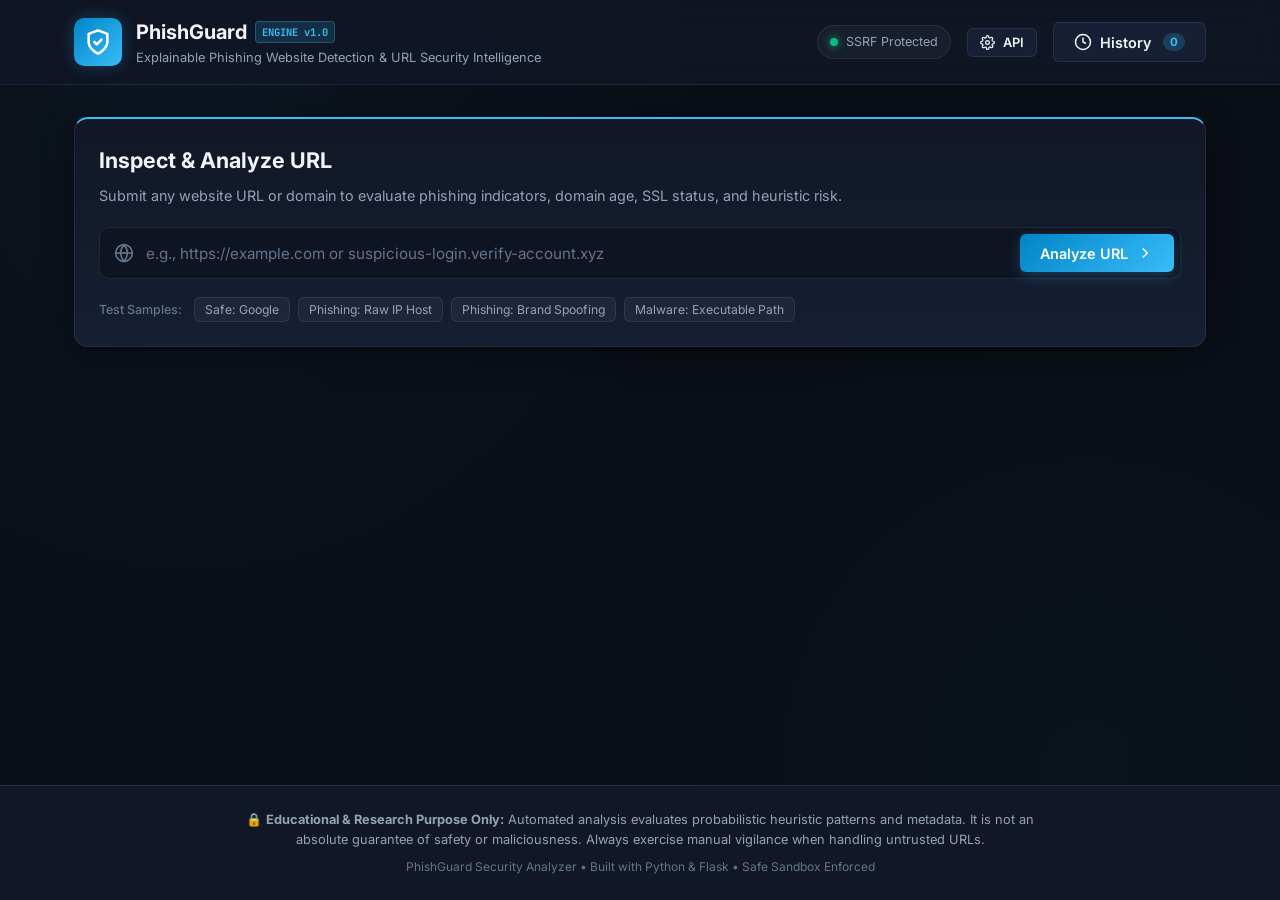
==== commit 9167178d: "Configure guard.png as website favicon and mobile touch icon" ====
--- a/templates/index.html
+++ b/templates/index.html
@@ -9,6 +9,10 @@
   <link rel="preconnect" href="https://fonts.googleapis.com">
   <link rel="preconnect" href="https://fonts.gstatic.com" crossorigin>
   <link href="https://fonts.googleapis.com/css2?family=Inter:wght@300;400;500;600;700;800&family=JetBrains+Mono:wght@400;500;600;700&display=swap" rel="stylesheet">
+  <!-- Favicon & Mobile Touch Icons -->
+  <link rel="icon" type="image/png" href="/guard.png">
+  <link rel="shortcut icon" type="image/png" href="/guard.png">
+  <link rel="apple-touch-icon" href="/guard.png">
   <!-- Stylesheets -->
   <link rel="stylesheet" href="/css/style.css">
   <link rel="stylesheet" href="/static/css/style.css">
